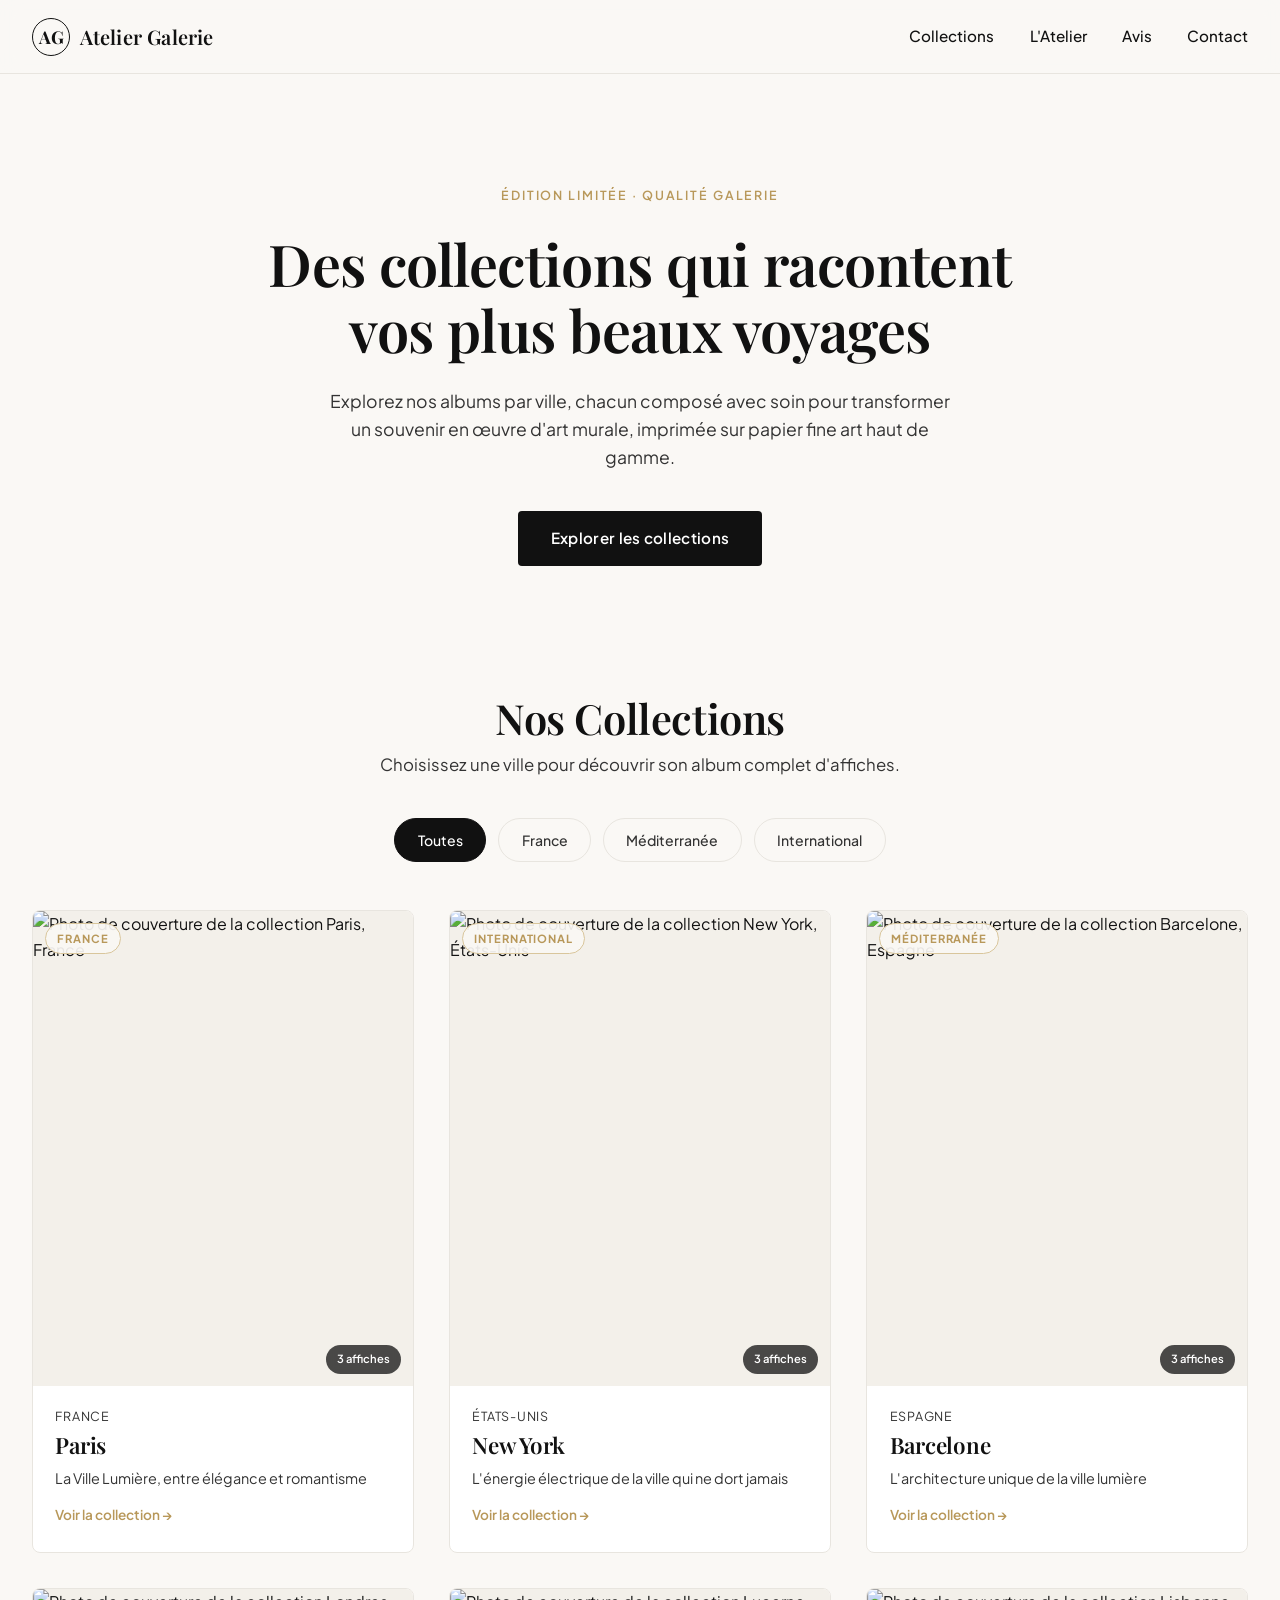
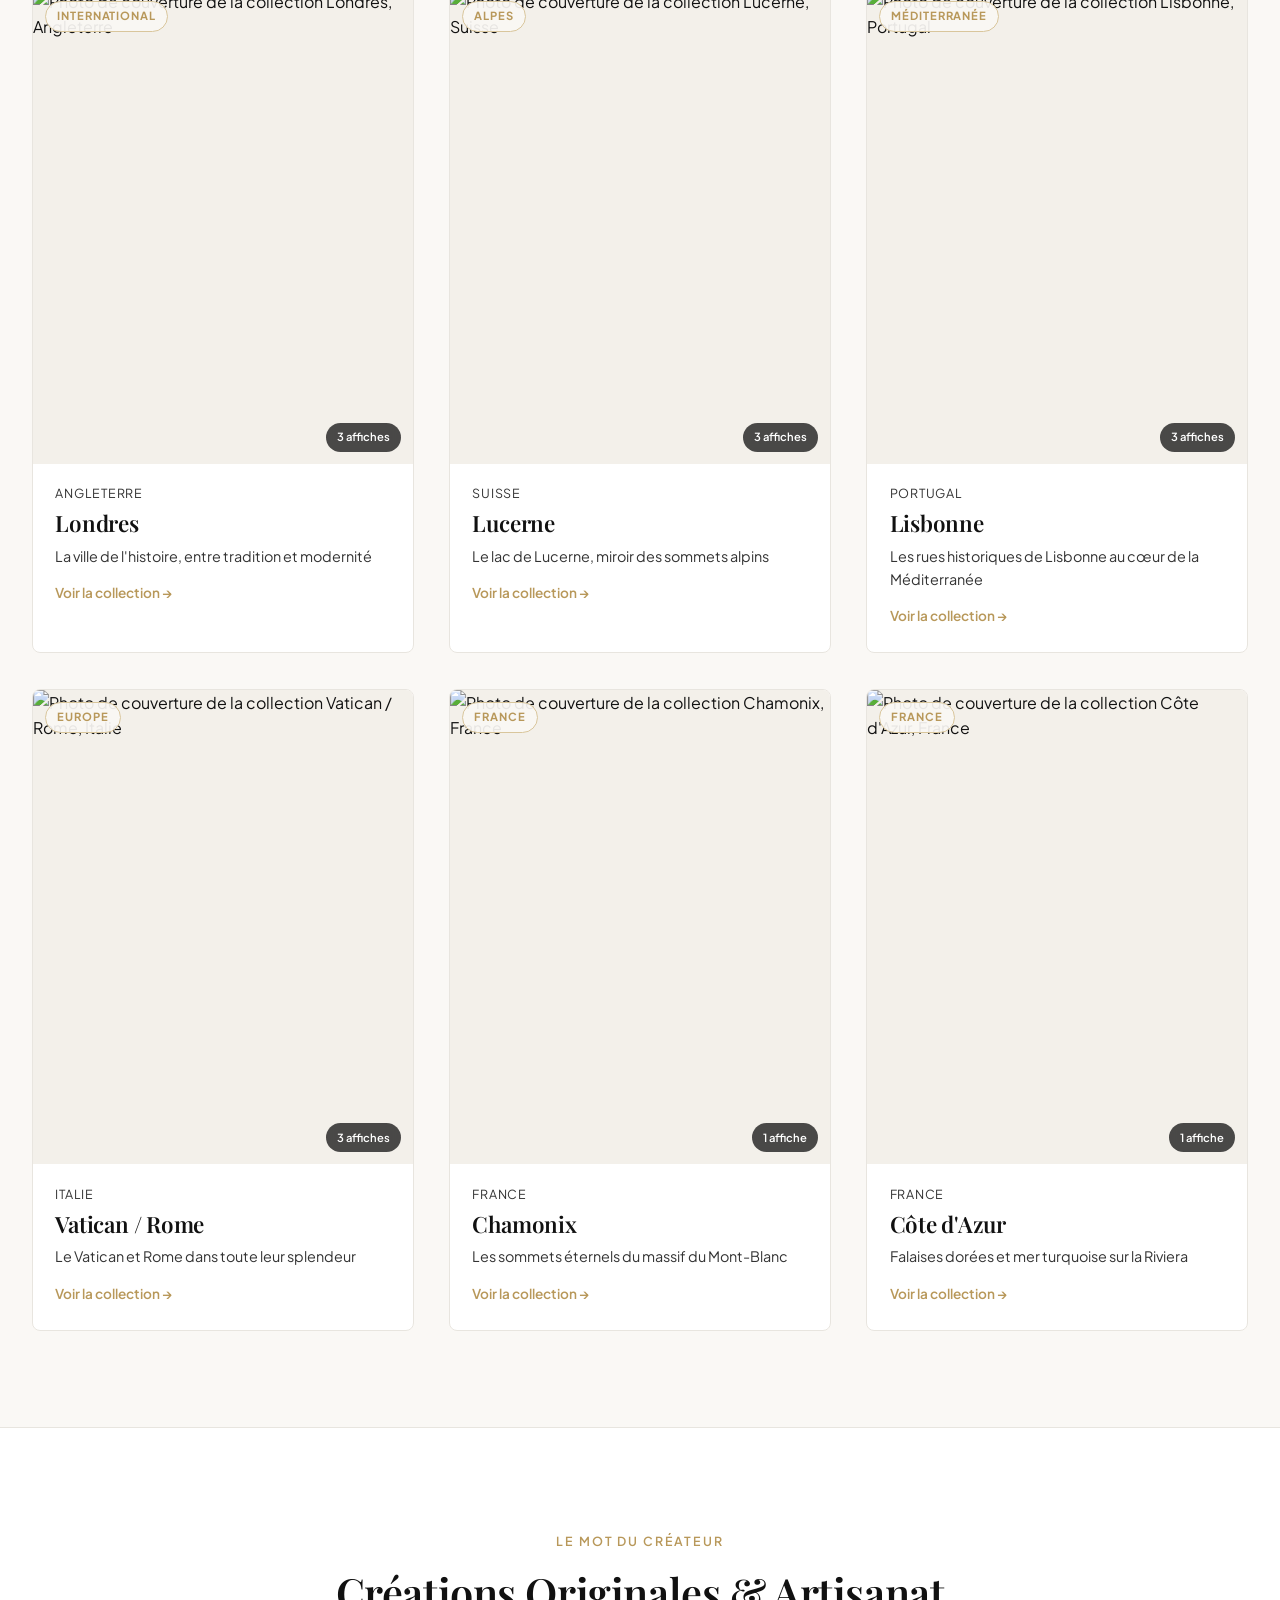
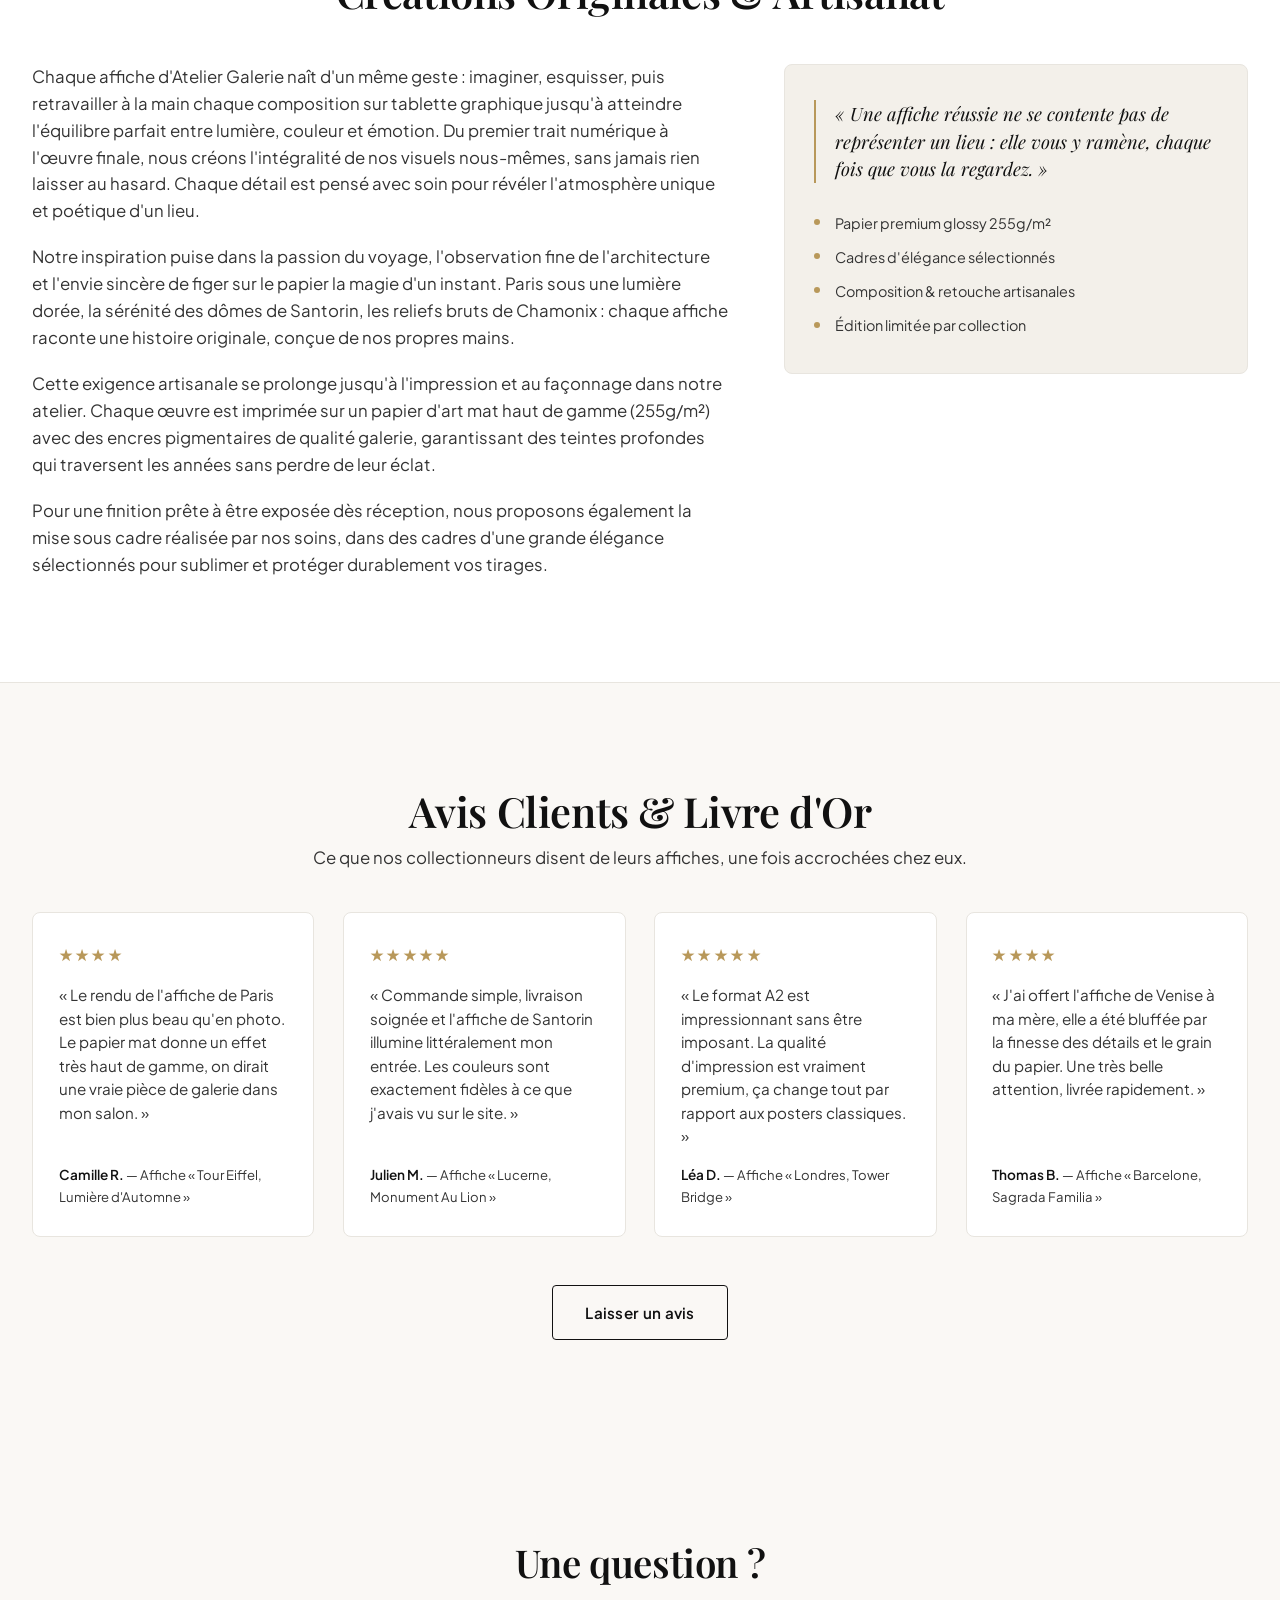
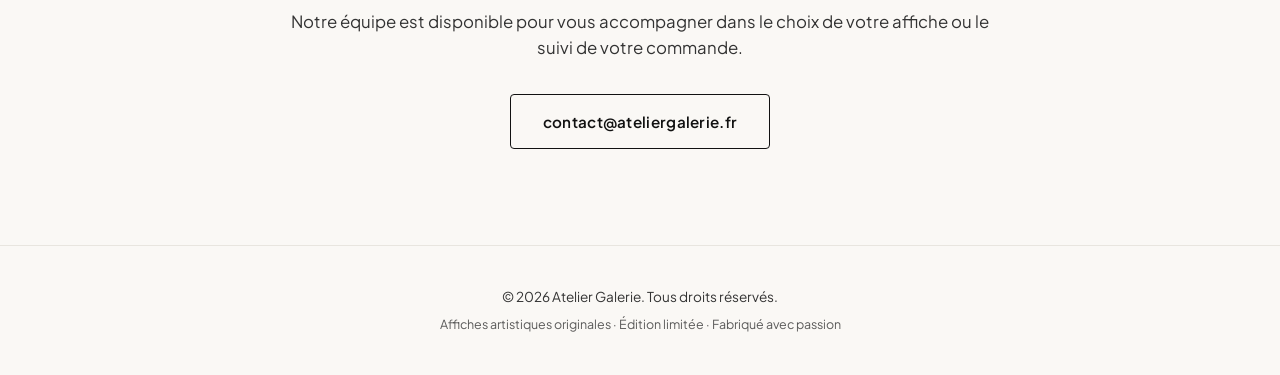
==== index-2.html @ 50780aee "Add files via upload" ====
<!DOCTYPE html>
<html lang="fr">
<head>
<meta charset="UTF-8">
<meta name="viewport" content="width=device-width, initial-scale=1.0">
<title>Atelier Galerie — Collections d'Affiches Artistiques par Ville</title>
<meta name="description" content="Découvrez Atelier Galerie, des collections exclusives d'affiches artistiques organisées par ville : Paris, New York, Santorin, Venise et bien d'autres destinations. Impressions haut de gamme.">
<meta name="keywords" content="affiche art, poster voyage, collection affiche ville, affiche paris, affiche santorin, décoration murale, galerie d'art">
<meta name="author" content="Atelier Galerie">
<link rel="canonical" href="https://ateliergalerie.netlify.app/">

<meta property="og:type" content="website">
<meta property="og:title" content="Atelier Galerie — Collections d'Affiches Artistiques par Ville">
<meta property="og:description" content="Des collections exclusives d'affiches artistiques organisées par ville. Édition limitée, qualité galerie.">
<meta property="og:image" content="images/paris/tour-eiffel.jpg">
<meta property="og:url" content="https://ateliergalerie.netlify.app/">
<meta property="og:site_name" content="Atelier Galerie">
<meta property="og:locale" content="fr_FR">

<meta name="twitter:card" content="summary_large_image">
<meta name="twitter:title" content="Atelier Galerie — Collections d'Affiches Artistiques par Ville">
<meta name="twitter:description" content="Des collections exclusives d'affiches artistiques organisées par ville.">
<meta name="twitter:image" content="images/paris/tour-eiffel.jpg">

<link rel="icon" type="image/svg+xml" href="data:image/svg+xml,<svg xmlns=%22http://www.w3.org/2000/svg%22 viewBox=%220 0 100 100%22><text y=%22.9em%22 font-size=%2290%22>🖼️</text></svg>">

<link rel="preconnect" href="https://fonts.googleapis.com">
<link rel="preconnect" href="https://fonts.gstatic.com" crossorigin>
<link href="https://fonts.googleapis.com/css2?family=Playfair+Display:ital,wght@0,400;0,500;0,600;0,700;1,400&family=Plus+Jakarta+Sans:wght@300;400;500;600;700&display=swap" rel="stylesheet">

<link rel="stylesheet" href="style.css">

<script type="application/ld+json">
{
  "@context": "https://schema.org",
  "@type": "Store",
  "name": "Atelier Galerie",
  "description": "Collections d'affiches artistiques organisées par ville, célébrant les plus belles destinations du monde.",
  "url": "https://ateliergalerie.netlify.app/",
  "image": "images/paris/tour-eiffel.jpg",
  "priceRange": "29€ - 69€",
  "areaServed": "FR"
}
</script>
</head>
<body>

<a class="skip-link" href="#main-content">Aller au contenu principal</a>

<header class="site-header" role="banner">
  <div class="header-inner">
    <a href="#" class="logo" aria-label="Atelier Galerie, retour à l'accueil">
      <span class="logo-mark">AG</span>
      <span class="logo-text">Atelier Galerie</span>
    </a>
    <nav class="main-nav" aria-label="Navigation principale">
      <a href="#galerie">Collections</a>
      <a href="#createur">L'Atelier</a>
      <a href="#avis">Avis</a>
      <a href="#contact">Contact</a>
    </nav>
  </div>
</header>

<main id="main-content">

  <section class="hero" aria-label="Présentation">
    <div class="hero-content">
      <p class="hero-kicker">Édition limitée &middot; Qualité Galerie</p>
      <h1>Des collections qui racontent<br>vos plus beaux voyages</h1>
      <p class="hero-subtitle">Explorez nos albums par ville, chacun composé avec soin pour transformer un souvenir en œuvre d'art murale, imprimée sur papier fine art haut de gamme.</p>
      <a href="#galerie" class="btn btn-primary">Explorer les collections</a>
    </div>
  </section>

  <section id="galerie" class="gallery-section" aria-label="Collections par ville">
    <div class="section-header">
      <h2>Nos Collections</h2>
      <p>Choisissez une ville pour découvrir son album complet d'affiches.</p>
    </div>

    <div class="filters" role="group" aria-label="Filtrer les collections par catégorie">
      <button class="filter-btn is-active" data-category="all" aria-pressed="true">Toutes</button>
      <button class="filter-btn" data-category="France" aria-pressed="false">France</button>
      <button class="filter-btn" data-category="Méditerranée" aria-pressed="false">Méditerranée</button>
      <button class="filter-btn" data-category="International" aria-pressed="false">International</button>
    </div>

    <div id="city-grid" class="city-grid" aria-live="polite" aria-label="Liste des collections par ville">
      <div class="loading-state" role="status">Chargement des collections…</div>
    </div>
  </section>

  <section id="createur" class="creator-section" aria-label="Le mot du créateur">
    <div class="creator-inner">
      <p class="creator-kicker">Le Mot du Créateur</p>
      <h2 class="creator-title">Créations Originales &amp; Artisanat</h2>

      <div class="creator-columns">
        <div class="creator-text">
          <p>Chaque affiche d'Atelier Galerie naît d'un même geste : imaginer, esquisser, puis retravailler à la main chaque composition sur tablette graphique jusqu'à atteindre l'équilibre parfait entre lumière, couleur et émotion. Du premier trait numérique à l'œuvre finale, nous créons l'intégralité de nos visuels nous-mêmes, sans jamais rien laisser au hasard. Chaque détail est pensé avec soin pour révéler l'atmosphère unique et poétique d'un lieu.</p>
          <p>Notre inspiration puise dans la passion du voyage, l'observation fine de l'architecture et l'envie sincère de figer sur le papier la magie d'un instant. Paris sous une lumière dorée, la sérénité des dômes de Santorin, les reliefs bruts de Chamonix : chaque affiche raconte une histoire originale, conçue de nos propres mains.</p>
          <p>Cette exigence artisanale se prolonge jusqu'à l'impression et au façonnage dans notre atelier. Chaque œuvre est imprimée sur un papier d'art mat haut de gamme (255g/m²) avec des encres pigmentaires de qualité galerie, garantissant des teintes profondes qui traversent les années sans perdre de leur éclat.</p>
          <p>Pour une finition prête à être exposée dès réception, nous proposons également la mise sous cadre réalisée par nos soins, dans des cadres d'une grande élégance sélectionnés pour sublimer et protéger durablement vos tirages.</p>
        </div>

        <aside class="creator-quote-box" aria-label="Citation du créateur">
          <blockquote class="creator-quote">
            <p>&laquo;&nbsp;Une affiche réussie ne se contente pas de représenter un lieu : elle vous y ramène, chaque fois que vous la regardez.&nbsp;&raquo;</p>
          </blockquote>
          <ul class="creator-facts" role="list">
            <li>Papier premium glossy 255g/m²</li>
            <li>Cadres d'élégance sélectionnés</li>
            <li>Composition &amp; retouche artisanales</li>
            <li>Édition limitée par collection</li>
          </ul>
        </aside>
      </div>
    </div>
  </section>

  <section id="avis" class="reviews-section" aria-label="Avis clients">
    <div class="section-header">
      <h2>Avis Clients &amp; Livre d'Or</h2>
      <p>Ce que nos collectionneurs disent de leurs affiches, une fois accrochées chez eux.</p>
    </div>

    <div id="reviews-grid" class="reviews-grid" role="list" aria-label="Témoignages clients">

      <article class="review-card" role="listitem">
        <div class="review-stars" aria-label="Note : 5 sur 5 étoiles">★★★★</div>
        <p class="review-comment">« Le rendu de l'affiche de Paris est bien plus beau qu'en photo. Le papier mat donne un effet très haut de gamme, on dirait une vraie pièce de galerie dans mon salon. »</p>
        <p class="review-author">Camille&nbsp;R. <span class="review-detail">— Affiche « Tour Eiffel, Lumière d'Automne »</span></p>
      </article>

      <article class="review-card" role="listitem">
        <div class="review-stars" aria-label="Note : 5 sur 5 étoiles">★★★★★</div>
        <p class="review-comment">« Commande simple, livraison soignée et l'affiche de Santorin illumine littéralement mon entrée. Les couleurs sont exactement fidèles à ce que j'avais vu sur le site. »</p>
        <p class="review-author">Julien&nbsp;M. <span class="review-detail">— Affiche « Lucerne, Monument Au Lion »</span></p>
      </article>

      <article class="review-card" role="listitem">
        <div class="review-stars" aria-label="Note : 5 sur 5 étoiles">★★★★★</div>
        <p class="review-comment">« Le format A2 est impressionnant sans être imposant. La qualité d'impression est vraiment premium, ça change tout par rapport aux posters classiques. »</p>
        <p class="review-author">Léa&nbsp;D. <span class="review-detail">— Affiche « Londres, Tower Bridge »</span></p>
      </article>

      <article class="review-card" role="listitem">
        <div class="review-stars" aria-label="Note : 5 sur 5 étoiles">★★★★</div>
        <p class="review-comment">« J'ai offert l'affiche de Venise à ma mère, elle a été bluffée par la finesse des détails et le grain du papier. Une très belle attention, livrée rapidement. »</p>
        <p class="review-author">Thomas&nbsp;B. <span class="review-detail">— Affiche « Barcelone, Sagrada Familia »</span></p>
      </article>

    </div>

    <div class="reviews-cta">
      <button type="button" id="open-review-btn" class="btn btn-secondary">Laisser un avis</button>
    </div>
  </section>

  <section id="contact" class="contact-section" aria-label="Contact">
    <div class="contact-inner">
      <h2>Une question ?</h2>
      <p>Notre équipe est disponible pour vous accompagner dans le choix de votre affiche ou le suivi de votre commande.</p>
      <a href="mailto:contact@ateliergalerie.fr" class="btn btn-secondary">contact@ateliergalerie.fr</a>
    </div>
  </section>

</main>

<footer class="site-footer" role="contentinfo">
  <p>&copy; 2026 Atelier Galerie. Tous droits réservés.</p>
  <p class="footer-sub">Affiches artistiques originales &middot; Édition limitée &middot; Fabriqué avec passion</p>
</footer>

<div id="album-modal" class="modal album-modal" role="dialog" aria-modal="true" aria-labelledby="album-title" aria-hidden="true">
  <div class="modal-overlay" data-close-album></div>
  <div class="modal-content album-modal-content" role="document">
    <button class="modal-close" type="button" aria-label="Fermer la collection" data-close-album>&times;</button>

    <div class="album-header">
      <p id="album-country" class="album-country"></p>
      <h2 id="album-title" class="album-title"></h2>
      <p id="album-subtitle" class="album-subtitle"></p>
    </div>

    <div id="album-poster-grid" class="album-poster-grid" role="list" aria-label="Affiches de la collection"></div>
  </div>
</div>

<div id="poster-modal" class="modal" role="dialog" aria-modal="true" aria-labelledby="modal-title" aria-hidden="true">
  <div class="modal-overlay" data-close-modal></div>
  <div class="modal-content" role="document">
    <button class="modal-back" type="button" data-back-to-album aria-label="Retour à la collection">&larr; Retour à la collection</button>
    <button class="modal-close" type="button" aria-label="Fermer la fiche produit" data-close-modal>&times;</button>

    <div class="modal-body">
      <div class="modal-image-wrap">
        <img id="modal-image" src="" alt="" class="modal-image">
        <span id="modal-category" class="modal-category-badge"></span>
      </div>

      <div class="modal-info">
        <p id="modal-location" class="modal-location"></p>
        <h2 id="modal-title" class="modal-title"></h2>
        <p id="modal-description" class="modal-description"></p>

        <form id="order-form" class="order-form" novalidate>
          <input type="hidden" id="field-poster-id" name="Affiche_ID">
          <input type="hidden" id="field-poster-title" name="Affiche_Choisie">
          <input type="hidden" id="_subject" name="_subject" value="Nouvelle commande — Atelier Galerie">

          <div class="form-row">
            <div class="form-group">
              <label for="field-firstname">Prénom <span aria-hidden="true">*</span></label>
              <input type="text" id="field-firstname" name="Prenom" required autocomplete="given-name">
            </div>
            <div class="form-group">
              <label for="field-lastname">Nom <span aria-hidden="true">*</span></label>
              <input type="text" id="field-lastname" name="Nom" required autocomplete="family-name">
            </div>
          </div>

          <div class="form-group">
            <label for="field-email">Email <span aria-hidden="true">*</span></label>
            <input type="email" id="field-email" name="Email" required autocomplete="email">
          </div>

          <div class="form-row">
            <div class="form-group">
              <label for="field-size">Format <span aria-hidden="true">*</span></label>
              <select id="field-size" name="Format" required></select>
            </div>
            <div class="form-group">
              <label for="field-quantity">Quantité <span aria-hidden="true">*</span></label>
              <input type="number" id="field-quantity" name="Quantite" min="1" max="20" value="1" required>
            </div>
          </div>

          <div class="form-group">
            <label for="field-address">Adresse de livraison complète <span aria-hidden="true">*</span></label>
            <textarea id="field-address" name="Adresse_Livraison" rows="3" required placeholder="Numéro, rue, code postal, ville, pays"></textarea>
          </div>

          <div class="form-group">
            <label for="field-comment">Commentaire (facultatif)</label>
            <textarea id="field-comment" name="Commentaire" rows="2" placeholder="Instructions particulières, cadeau, etc."></textarea>
          </div>

          <div class="form-total" aria-live="polite">
            <span>Total à payer</span>
            <strong id="form-total-amount">29&nbsp;€</strong>
          </div>

          <p id="form-error" class="form-error" role="alert" hidden></p>

          <button type="submit" id="submit-btn" class="btn btn-primary btn-full">
            <span id="submit-btn-text">Valider ma commande &amp; payer avec PayPal</span>
          </button>
          <p class="form-note">En validant, vous serez redirigé vers PayPal pour finaliser le paiement en toute sécurité.</p>
        </form>
      </div>
    </div>
  </div>
</div>

<div id="review-modal" class="modal review-modal" role="dialog" aria-modal="true" aria-labelledby="review-modal-title" aria-hidden="true">
  <div class="modal-overlay" data-close-review></div>
  <div class="modal-content review-modal-content" role="document">
    <button class="modal-close" type="button" aria-label="Fermer le formulaire d'avis" data-close-review>&times;</button>

    <div class="review-modal-body">
      <p class="review-modal-kicker">Livre d'Or</p>
      <h2 id="review-modal-title" class="review-modal-title">Partagez votre expérience</h2>
      <p class="review-modal-subtitle">Votre avis aide d'autres amoureux de voyage à choisir leur prochaine affiche.</p>

      <form id="review-form" class="order-form review-form" novalidate>
        <input type="hidden" id="review-subject" name="_subject" value="Nouvel avis client — Atelier Galerie">

        <div class="form-group">
          <label for="review-firstname">Prénom <span aria-hidden="true">*</span></label>
          <input type="text" id="review-firstname" name="Prenom" required autocomplete="given-name">
        </div>

        <div class="form-group">
          <label for="review-poster">Affiche achetée <span aria-hidden="true">*</span></label>
          <input type="text" id="review-poster" name="Affiche_Achetee" required placeholder="Ex : Santorin, Dômes Bleus">
        </div>

        <fieldset class="rating-fieldset">
          <legend>Votre note <span aria-hidden="true">*</span></legend>
          <div class="rating-stars" role="radiogroup" aria-label="Note sur 5 étoiles">
            <label class="rating-star">
              <input type="radio" name="Note" value="5" required>
              <span aria-hidden="true">★</span>
              <span class="sr-only">5 étoiles</span>
            </label>
            <label class="rating-star">
              <input type="radio" name="Note" value="4">
              <span aria-hidden="true">★</span>
              <span class="sr-only">4 étoiles</span>
            </label>
            <label class="rating-star">
              <input type="radio" name="Note" value="3">
              <span aria-hidden="true">★</span>
              <span class="sr-only">3 étoiles</span>
            </label>
            <label class="rating-star">
              <input type="radio" name="Note" value="2">
              <span aria-hidden="true">★</span>
              <span class="sr-only">2 étoiles</span>
            </label>
            <label class="rating-star">
              <input type="radio" name="Note" value="1">
              <span aria-hidden="true">★</span>
              <span class="sr-only">1 étoile</span>
            </label>
          </div>
        </fieldset>

        <div class="form-group">
          <label for="review-comment">Votre commentaire <span aria-hidden="true">*</span></label>
          <textarea id="review-comment" name="Commentaire" rows="4" required placeholder="Racontez-nous votre expérience : qualité du papier, rendu chez vous, livraison…"></textarea>
        </div>

        <p id="review-error" class="form-error" role="alert" hidden></p>
        <p id="review-success" class="form-success" role="status" hidden>Merci pour votre avis&nbsp;! Il a été envoyé avec succès.</p>

        <button type="submit" id="review-submit-btn" class="btn btn-primary btn-full">
          <span id="review-submit-btn-text">Envoyer mon avis</span>
        </button>
      </form>
    </div>
  </div>
</div>

<script src="script.js"></script>
</body>
</html>
---- style.css ----
/* ============================================
   ATELIER GALERIE — STYLE.CSS
   Architecture : Villes → Album → Commande
   + Créateur + Avis Clients / Livre d'Or
   ============================================ */

/* ---------- RESET MODERNE ---------- */
*, *::before, *::after {
  box-sizing: border-box;
  margin: 0;
  padding: 0;
}

html {
  scroll-behavior: smooth;
  -webkit-text-size-adjust: 100%;
}

body {
  min-height: 100vh;
  -webkit-font-smoothing: antialiased;
  text-rendering: optimizeLegibility;
}

img, picture {
  max-width: 100%;
  display: block;
}

button, input, select, textarea {
  font: inherit;
  color: inherit;
}

a {
  color: inherit;
  text-decoration: none;
}

ul, ol {
  list-style: none;
}

/* ---------- VARIABLES CSS ---------- */
:root {
  --color-bg: #FAF8F5;
  --color-bg-alt: #F3F0EA;
  --color-charcoal: #111111;
  --color-charcoal-soft: #333333;
  --color-border: #E8E5DF;
  --color-gold: #B8985A;
  --color-gold-soft: #D9C69C;
  --color-white: #FFFFFF;
  --color-error: #B23A3A;

  --font-heading: 'Playfair Display', Georgia, serif;
  --font-body: 'Plus Jakarta Sans', -apple-system, BlinkMacSystemFont, sans-serif;

  --max-width: 1280px;
  --radius-sm: 4px;
  --radius-md: 8px;
  --radius-lg: 16px;

  --transition-fast: 0.2s ease;
  --transition-medium: 0.4s cubic-bezier(0.16, 1, 0.3, 1);

  --shadow-sm: 0 2px 8px rgba(17, 17, 17, 0.06);
  --shadow-md: 0 8px 30px rgba(17, 17, 17, 0.10);
  --shadow-lg: 0 20px 60px rgba(17, 17, 17, 0.18);
}

body {
  background-color: var(--color-bg);
  color: var(--color-charcoal);
  font-family: var(--font-body);
  font-weight: 400;
  line-height: 1.6;
}

h1, h2, h3, h4 {
  font-family: var(--font-heading);
  font-weight: 600;
  line-height: 1.15;
  letter-spacing: -0.01em;
}

.skip-link {
  position: absolute;
  left: -999px;
  top: 0;
  background: var(--color-charcoal);
  color: var(--color-white);
  padding: 0.75rem 1.25rem;
  z-index: 200;
}
.skip-link:focus {
  left: 0.5rem;
  top: 0.5rem;
}

/* ---------- HEADER ---------- */
.site-header {
  position: sticky;
  top: 0;
  z-index: 100;
  background: rgba(250, 248, 245, 0.85);
  backdrop-filter: blur(10px);
  border-bottom: 1px solid var(--color-border);
}

.header-inner {
  max-width: var(--max-width);
  margin: 0 auto;
  padding: 1.1rem 2rem;
  display: flex;
  align-items: center;
  justify-content: space-between;
}

.logo {
  display: flex;
  align-items: center;
  gap: 0.6rem;
}

.logo-mark {
  font-family: var(--font-heading);
  font-size: 1.1rem;
  font-weight: 700;
  width: 38px;
  height: 38px;
  border: 1px solid var(--color-charcoal);
  border-radius: 50%;
  display: flex;
  align-items: center;
  justify-content: center;
}

.logo-text {
  font-family: var(--font-heading);
  font-size: 1.25rem;
  font-weight: 600;
  letter-spacing: 0.01em;
}

.main-nav {
  display: flex;
  gap: 2.2rem;
}

.main-nav a {
  font-size: 0.95rem;
  font-weight: 500;
  position: relative;
  transition: color var(--transition-fast);
}

.main-nav a::after {
  content: '';
  position: absolute;
  left: 0;
  bottom: -6px;
  width: 0;
  height: 1px;
  background: var(--color-gold);
  transition: width var(--transition-fast);
}

.main-nav a:hover::after {
  width: 100%;
}

/* ---------- BUTTONS ---------- */
.btn {
  display: inline-flex;
  align-items: center;
  justify-content: center;
  gap: 0.5rem;
  padding: 0.9rem 2rem;
  border-radius: var(--radius-sm);
  font-size: 0.95rem;
  font-weight: 600;
  letter-spacing: 0.02em;
  cursor: pointer;
  border: 1px solid transparent;
  transition: transform var(--transition-fast), box-shadow var(--transition-fast), background-color var(--transition-fast), color var(--transition-fast);
}

.btn-primary {
  background-color: var(--color-charcoal);
  color: var(--color-white);
}

.btn-primary:hover {
  background-color: #000;
  box-shadow: var(--shadow-md);
  transform: translateY(-1px);
}

.btn-primary:disabled {
  opacity: 0.6;
  cursor: not-allowed;
  transform: none;
}

.btn-secondary {
  background-color: transparent;
  border-color: var(--color-charcoal);
  color: var(--color-charcoal);
}

.btn-secondary:hover {
  background-color: var(--color-charcoal);
  color: var(--color-white);
}

.btn-full {
  width: 100%;
}

/* ---------- HERO ---------- */
.hero {
  padding: 7rem 2rem 6rem;
  text-align: center;
  max-width: 900px;
  margin: 0 auto;
}

.hero-kicker {
  text-transform: uppercase;
  letter-spacing: 0.15em;
  font-size: 0.78rem;
  font-weight: 600;
  color: var(--color-gold);
  margin-bottom: 1.5rem;
}

.hero h1 {
  font-size: clamp(2.2rem, 5vw, 3.6rem);
  margin-bottom: 1.5rem;
}

.hero-subtitle {
  font-size: 1.1rem;
  color: var(--color-charcoal-soft);
  max-width: 620px;
  margin: 0 auto 2.5rem;
}

/* ---------- GALLERY (Villes) ---------- */
.gallery-section {
  max-width: var(--max-width);
  margin: 0 auto;
  padding: 2rem 2rem 6rem;
}

.section-header {
  text-align: center;
  margin-bottom: 2.5rem;
}

.section-header h2 {
  font-size: clamp(1.8rem, 3.5vw, 2.6rem);
  margin-bottom: 0.6rem;
}

.section-header p {
  color: var(--color-charcoal-soft);
  font-size: 1.05rem;
}

.filters {
  display: flex;
  justify-content: center;
  gap: 0.75rem;
  flex-wrap: wrap;
  margin-bottom: 3rem;
}

.filter-btn {
  background: transparent;
  border: 1px solid var(--color-border);
  padding: 0.6rem 1.4rem;
  border-radius: 999px;
  font-size: 0.88rem;
  font-weight: 500;
  cursor: pointer;
  transition: all var(--transition-fast);
  color: var(--color-charcoal-soft);
}

.filter-btn:hover {
  border-color: var(--color-gold);
  color: var(--color-charcoal);
}

.filter-btn.is-active {
  background: var(--color-charcoal);
  border-color: var(--color-charcoal);
  color: var(--color-white);
}

.city-grid {
  display: grid;
  grid-template-columns: repeat(auto-fill, minmax(300px, 1fr));
  gap: 2.2rem;
}

.loading-state, .empty-state {
  grid-column: 1 / -1;
  text-align: center;
  padding: 4rem 1rem;
  color: var(--color-charcoal-soft);
  font-size: 1rem;
}

.city-card {
  background: var(--color-white);
  border: 1px solid var(--color-border);
  border-radius: var(--radius-md);
  overflow: hidden;
  cursor: pointer;
  transition: transform var(--transition-medium), box-shadow var(--transition-medium);
  animation: fadeInUp 0.5s ease both;
}

.city-card:hover {
  transform: translateY(-6px);
  box-shadow: var(--shadow-md);
}

.city-card:focus-visible {
  outline: 2px solid var(--color-gold);
  outline-offset: 3px;
}

.city-card-image-wrap {
  position: relative;
  aspect-ratio: 4 / 5;
  overflow: hidden;
  background: var(--color-bg-alt);
}

.city-card-image {
  width: 100%;
  height: 100%;
  object-fit: cover;
  transition: transform var(--transition-medium);
}

.city-card:hover .city-card-image {
  transform: scale(1.06);
}

.city-card-category {
  position: absolute;
  top: 12px;
  left: 12px;
  background: rgba(250, 248, 245, 0.92);
  color: var(--color-gold);
  font-size: 0.7rem;
  font-weight: 700;
  text-transform: uppercase;
  letter-spacing: 0.08em;
  padding: 0.35rem 0.7rem;
  border-radius: 999px;
  border: 1px solid var(--color-gold-soft);
}

.city-card-count {
  position: absolute;
  bottom: 12px;
  right: 12px;
  background: rgba(17, 17, 17, 0.75);
  color: var(--color-white);
  font-size: 0.7rem;
  font-weight: 600;
  padding: 0.35rem 0.7rem;
  border-radius: 999px;
  backdrop-filter: blur(4px);
}

.city-card-body {
  padding: 1.3rem 1.4rem 1.6rem;
}

.city-card-country {
  font-size: 0.78rem;
  text-transform: uppercase;
  letter-spacing: 0.06em;
  color: var(--color-charcoal-soft);
  margin-bottom: 0.4rem;
}

.city-card-title {
  font-size: 1.4rem;
  margin-bottom: 0.5rem;
}

.city-card-subtitle {
  font-size: 0.9rem;
  color: var(--color-charcoal-soft);
  margin-bottom: 0.9rem;
}

.city-card-footer {
  display: flex;
  align-items: baseline;
  justify-content: space-between;
}

.city-card-cta {
  font-size: 0.85rem;
  font-weight: 600;
  color: var(--color-gold);
}

@keyframes fadeInUp {
  from { opacity: 0; transform: translateY(16px); }
  to { opacity: 1; transform: translateY(0); }
}

/* ---------- ABOUT / CONTACT ---------- */
.contact-section {
  padding: 6rem 2rem;
  text-align: center;
}

.contact-inner {
  max-width: 720px;
  margin: 0 auto;
  text-align: center;
}

.contact-inner h2 {
  font-size: clamp(1.8rem, 3.5vw, 2.4rem);
  margin-bottom: 1.5rem;
}

.contact-inner p {
  color: var(--color-charcoal-soft);
  margin-bottom: 2rem;
  font-size: 1.05rem;
}

/* ---------- FOOTER ---------- */
.site-footer {
  text-align: center;
  padding: 2.5rem 2rem;
  border-top: 1px solid var(--color-border);
  color: var(--color-charcoal-soft);
  font-size: 0.85rem;
}

.footer-sub {
  margin-top: 0.4rem;
  font-size: 0.78rem;
  opacity: 0.8;
}

/* ---------- MODAL (base commune) ---------- */
.modal {
  position: fixed;
  inset: 0;
  z-index: 1000;
  display: flex;
  align-items: center;
  justify-content: center;
  padding: 1.5rem;
  visibility: hidden;
  opacity: 0;
  transition: opacity var(--transition-medium), visibility var(--transition-medium);
}

.modal.is-open {
  visibility: visible;
  opacity: 1;
}

.modal-overlay {
  position: absolute;
  inset: 0;
  background: rgba(17, 17, 17, 0.55);
  backdrop-filter: blur(4px);
}

.modal-content {
  position: relative;
  background: var(--color-bg);
  max-width: 920px;
  width: 100%;
  max-height: 90vh;
  overflow-y: auto;
  border-radius: var(--radius-lg);
  box-shadow: var(--shadow-lg);
  transform: translateY(24px) scale(0.98);
  opacity: 0;
  transition: transform var(--transition-medium), opacity var(--transition-medium);
}

.modal.is-open .modal-content {
  transform: translateY(0) scale(1);
  opacity: 1;
}

.modal-close {
  position: absolute;
  top: 1rem;
  right: 1rem;
  z-index: 10;
  width: 38px;
  height: 38px;
  border-radius: 50%;
  background: var(--color-white);
  border: 1px solid var(--color-border);
  font-size: 1.4rem;
  line-height: 1;
  cursor: pointer;
  display: flex;
  align-items: center;
  justify-content: center;
  transition: background var(--transition-fast), transform var(--transition-fast);
}

.modal-close:hover {
  background: var(--color-charcoal);
  color: var(--color-white);
  transform: rotate(90deg);
}

.modal-back {
  position: absolute;
  top: 1.1rem;
  left: 1.1rem;
  z-index: 10;
  background: var(--color-white);
  border: 1px solid var(--color-border);
  border-radius: 999px;
  padding: 0.55rem 1.1rem;
  font-size: 0.82rem;
  font-weight: 600;
  cursor: pointer;
  display: none;
  align-items: center;
  gap: 0.4rem;
  transition: background var(--transition-fast), border-color var(--transition-fast);
}

.modal-back.is-visible {
  display: inline-flex;
}

.modal-back:hover {
  background: var(--color-bg-alt);
  border-color: var(--color-gold);
}

/* ---------- ALBUM MODAL (Collection d'une ville) ---------- */
.album-modal-content {
  max-width: 1080px;
  padding: 2.6rem 2.4rem;
}

.album-header {
  text-align: center;
  margin-bottom: 2.4rem;
  padding-top: 0.4rem;
}

.album-country {
  font-size: 0.78rem;
  text-transform: uppercase;
  letter-spacing: 0.1em;
  color: var(--color-gold);
  font-weight: 700;
  margin-bottom: 0.6rem;
}

.album-title {
  font-size: clamp(1.8rem, 3.5vw, 2.4rem);
  margin-bottom: 0.6rem;
}

.album-subtitle {
  color: var(--color-charcoal-soft);
  font-size: 1rem;
  max-width: 560px;
  margin: 0 auto;
}

.album-poster-grid {
  display: grid;
  grid-template-columns: repeat(auto-fill, minmax(230px, 1fr));
  gap: 1.8rem;
}

.album-poster-card {
  background: var(--color-white);
  border: 1px solid var(--color-border);
  border-radius: var(--radius-md);
  overflow: hidden;
  cursor: pointer;
  transition: transform var(--transition-medium), box-shadow var(--transition-medium);
}

.album-poster-card:hover {
  transform: translateY(-5px);
  box-shadow: var(--shadow-md);
}

.album-poster-card:focus-visible {
  outline: 2px solid var(--color-gold);
  outline-offset: 3px;
}

.album-poster-image-wrap {
  aspect-ratio: 4 / 5;
  overflow: hidden;
  background: var(--color-bg-alt);
}

.album-poster-image {
  width: 100%;
  height: 100%;
  object-fit: cover;
  transition: transform var(--transition-medium);
}

.album-poster-card:hover .album-poster-image {
  transform: scale(1.06);
}

.album-poster-body {
  padding: 1rem 1.1rem 1.3rem;
}

.album-poster-title {
  font-size: 1.05rem;
  margin-bottom: 0.5rem;
}

.album-poster-footer {
  display: flex;
  align-items: baseline;
  justify-content: space-between;
}

.album-poster-price {
  font-weight: 600;
  font-size: 0.9rem;
}

.album-poster-price small {
  font-weight: 400;
  color: var(--color-charcoal-soft);
  font-size: 0.75rem;
}

.album-poster-cta {
  font-size: 0.8rem;
  font-weight: 600;
  color: var(--color-gold);
}

/* ---------- PRODUCT MODAL (Commande) ---------- */
.modal-body {
  display: grid;
  grid-template-columns: 1fr 1fr;
}

.modal-image-wrap {
  position: relative;
  background: var(--color-bg-alt);
  min-height: 320px;
}

.modal-image {
  width: 100%;
  height: 100%;
  object-fit: cover;
  border-radius: var(--radius-lg) 0 0 var(--radius-lg);
}

.modal-category-badge {
  position: absolute;
  top: 1.2rem;
  left: 1.2rem;
  background: rgba(250, 248, 245, 0.95);
  color: var(--color-gold);
  font-size: 0.72rem;
  font-weight: 700;
  text-transform: uppercase;
  letter-spacing: 0.08em;
  padding: 0.4rem 0.8rem;
  border-radius: 999px;
  border: 1px solid var(--color-gold-soft);
}

.modal-info {
  padding: 2.4rem 2.2rem;
}

.modal-location {
  font-size: 0.78rem;
  text-transform: uppercase;
  letter-spacing: 0.08em;
  color: var(--color-charcoal-soft);
  margin-bottom: 0.5rem;
}

.modal-title {
  font-size: 1.7rem;
  margin-bottom: 0.9rem;
}

.modal-description {
  color: var(--color-charcoal-soft);
  font-size: 0.95rem;
  margin-bottom: 1.8rem;
}

/* ---------- FORM ---------- */
.order-form {
  display: flex;
  flex-direction: column;
  gap: 1rem;
}

.form-row {
  display: grid;
  grid-template-columns: 1fr 1fr;
  gap: 1rem;
}

.form-group {
  display: flex;
  flex-direction: column;
  gap: 0.4rem;
}

.form-group label {
  font-size: 0.82rem;
  font-weight: 600;
  color: var(--color-charcoal);
}

.form-group input,
.form-group select,
.form-group textarea {
  border: 1px solid var(--color-border);
  border-radius: var(--radius-sm);
  padding: 0.7rem 0.9rem;
  font-size: 0.92rem;
  background: var(--color-white);
  transition: border-color var(--transition-fast), box-shadow var(--transition-fast);
  resize: vertical;
  font-family: var(--font-body);
}

.form-group input:focus,
.form-group select:focus,
.form-group textarea:focus {
  outline: none;
  border-color: var(--color-gold);
  box-shadow: 0 0 0 3px rgba(184, 152, 90, 0.15);
}

.form-total {
  display: flex;
  align-items: center;
  justify-content: space-between;
  padding: 1rem 1.2rem;
  background: var(--color-bg-alt);
  border-radius: var(--radius-sm);
  margin-top: 0.4rem;
}

.form-total span {
  font-size: 0.85rem;
  color: var(--color-charcoal-soft);
  font-weight: 500;
}

.form-total strong {
  font-family: var(--font-heading);
  font-size: 1.3rem;
  color: var(--color-charcoal);
}

.form-error {
  color: var(--color-error);
  font-size: 0.85rem;
  background: rgba(178, 58, 58, 0.08);
  padding: 0.7rem 1rem;
  border-radius: var(--radius-sm);
}

.form-note {
  text-align: center;
  font-size: 0.78rem;
  color: var(--color-charcoal-soft);
  margin-top: -0.2rem;
}

/* ---------- RESPONSIVE (existant) ---------- */
@media (max-width: 860px) {
  .modal-body {
    grid-template-columns: 1fr;
  }
  .modal-image-wrap {
    min-height: 240px;
  }
  .modal-image {
    border-radius: var(--radius-lg) var(--radius-lg) 0 0;
  }
  .modal-content {
    max-height: 94vh;
  }
  .album-modal-content {
    padding: 5.2rem 1.6rem 2rem;
  }
}

@media (max-width: 700px) {
  .main-nav {
    display: none;
  }
  .hero {
    padding: 4.5rem 1.4rem 4rem;
  }
  .gallery-section {
    padding: 1.5rem 1.2rem 4rem;
  }
  .city-grid {
    grid-template-columns: repeat(auto-fill, minmax(240px, 1fr));
    gap: 1.4rem;
  }
  .album-poster-grid {
    grid-template-columns: repeat(auto-fill, minmax(200px, 1fr));
    gap: 1.2rem;
  }
  .modal-info {
    padding: 1.6rem 1.3rem;
  }
  .form-row {
    grid-template-columns: 1fr;
  }
  .contact-section {
    padding: 4rem 1.4rem;
  }
  .modal-back {
    font-size: 0.75rem;
    padding: 0.5rem 0.9rem;
  }
}

@media (max-width: 420px) {
  .city-grid {
    grid-template-columns: 1fr 1fr;
  }
  .album-poster-grid {
    grid-template-columns: 1fr 1fr;
  }
  .header-inner {
    padding: 0.9rem 1.2rem;
  }
  .logo-text {
    font-size: 1.05rem;
  }
  .album-modal-content {
    padding: 4.6rem 1rem 1.6rem;
  }
}

@media (prefers-reduced-motion: reduce) {
  *, *::before, *::after {
    animation-duration: 0.01ms !important;
    transition-duration: 0.01ms !important;
  }
}

/* ============================================
   SECTION "LE MOT DU CRÉATEUR"
   ============================================ */
.creator-section {
  background: var(--color-white);
  padding: 6.5rem 2rem;
  border-top: 1px solid var(--color-border);
  border-bottom: 1px solid var(--color-border);
}

.creator-inner {
  max-width: var(--max-width);
  margin: 0 auto;
  text-align: center;
}

.creator-kicker {
  text-transform: uppercase;
  letter-spacing: 0.15em;
  font-size: 0.78rem;
  font-weight: 600;
  color: var(--color-gold);
  margin-bottom: 1rem;
}

.creator-title {
  font-size: clamp(1.9rem, 3.6vw, 2.6rem);
  margin-bottom: 3rem;
}

.creator-columns {
  display: grid;
  grid-template-columns: 1.5fr 1fr;
  gap: 3.5rem;
  text-align: left;
  align-items: start;
}

.creator-text p {
  color: var(--color-charcoal-soft);
  font-size: 1.05rem;
  margin-bottom: 1.2rem;
}

.creator-text p:last-child {
  margin-bottom: 0;
}

.creator-quote-box {
  background: var(--color-bg-alt);
  border: 1px solid var(--color-border);
  border-radius: var(--radius-md);
  padding: 2.2rem 1.8rem;
}

.creator-quote {
  border-left: 2px solid var(--color-gold);
  padding-left: 1.2rem;
  margin-bottom: 1.8rem;
}

.creator-quote p {
  font-family: var(--font-heading);
  font-style: italic;
  font-size: 1.15rem;
  line-height: 1.5;
  color: var(--color-charcoal);
}

.creator-facts {
  display: flex;
  flex-direction: column;
  gap: 0.7rem;
}

.creator-facts li {
  font-size: 0.9rem;
  color: var(--color-charcoal-soft);
  padding-left: 1.3rem;
  position: relative;
}

.creator-facts li::before {
  content: '';
  position: absolute;
  left: 0;
  top: 0.5em;
  width: 6px;
  height: 6px;
  border-radius: 50%;
  background: var(--color-gold);
}

/* ============================================
   SECTION "AVIS CLIENTS & LIVRE D'OR"
   ============================================ */
.reviews-section {
  max-width: var(--max-width);
  margin: 0 auto;
  padding: 6.5rem 2rem;
}

.reviews-grid {
  display: grid;
  grid-template-columns: repeat(auto-fit, minmax(260px, 1fr));
  gap: 1.8rem;
  margin-bottom: 3rem;
}

.review-card {
  background: var(--color-white);
  border: 1px solid var(--color-border);
  border-radius: var(--radius-md);
  padding: 1.8rem 1.6rem;
  display: flex;
  flex-direction: column;
  gap: 1rem;
  transition: transform var(--transition-medium), box-shadow var(--transition-medium);
}

.review-card:hover {
  transform: translateY(-4px);
  box-shadow: var(--shadow-sm);
}

.review-stars {
  color: var(--color-gold);
  font-size: 1rem;
  letter-spacing: 0.15em;
}

.review-comment {
  color: var(--color-charcoal-soft);
  font-size: 0.95rem;
  line-height: 1.55;
  flex-grow: 1;
}

.review-author {
  font-size: 0.85rem;
  font-weight: 600;
  color: var(--color-charcoal);
}

.review-detail {
  font-weight: 400;
  color: var(--color-charcoal-soft);
  font-size: 0.82rem;
}

.reviews-cta {
  text-align: center;
}

/* ============================================
   MODAL "LAISSER UN AVIS"
   ============================================ */
.review-modal-content {
  max-width: 620px;
  padding: 0;
}

.review-modal-body {
  padding: 2.6rem 2.2rem;
}

.review-modal-kicker {
  text-transform: uppercase;
  letter-spacing: 0.12em;
  font-size: 0.75rem;
  font-weight: 700;
  color: var(--color-gold);
  margin-bottom: 0.6rem;
}

.review-modal-title {
  font-size: 1.6rem;
  margin-bottom: 0.6rem;
}

.review-modal-subtitle {
  color: var(--color-charcoal-soft);
  font-size: 0.95rem;
  margin-bottom: 1.8rem;
}

.review-form {
  gap: 1.1rem;
}

.rating-fieldset {
  border: none;
  padding: 0;
  margin: 0;
}

.rating-fieldset legend {
  font-size: 0.82rem;
  font-weight: 600;
  color: var(--color-charcoal);
  margin-bottom: 0.6rem;
  padding: 0;
}

.rating-stars {
  display: flex;
  flex-direction: row-reverse;
  gap: 0.3rem;
  justify-content: flex-start;
}

.rating-star {
  cursor: pointer;
  position: relative;
}

.rating-star input {
  position: absolute;
  opacity: 0;
  width: 1px;
  height: 1px;
  pointer-events: none;
}

.rating-star span[aria-hidden="true"] {
  font-size: 1.9rem;
  color: var(--color-border);
  transition: color var(--transition-fast);
  display: inline-block;
  line-height: 1;
}

.rating-star:hover span[aria-hidden="true"],
.rating-star:hover ~ .rating-star span[aria-hidden="true"] {
  color: var(--color-gold-soft);
}

.rating-star input:checked ~ span[aria-hidden="true"] {
  color: var(--color-gold);
}

.rating-stars:hover .rating-star span[aria-hidden="true"] {
  color: var(--color-gold-soft);
}

.rating-stars .rating-star:hover span[aria-hidden="true"] {
  color: var(--color-gold);
}

.rating-star input:focus-visible ~ span[aria-hidden="true"] {
  outline: 2px solid var(--color-gold);
  outline-offset: 2px;
  border-radius: 4px;
}

.sr-only {
  position: absolute;
  width: 1px;
  height: 1px;
  overflow: hidden;
  clip: rect(0 0 0 0);
  white-space: nowrap;
}

.form-success {
  color: #1E6B3E;
  font-size: 0.85rem;
  background: rgba(30, 107, 62, 0.08);
  padding: 0.7rem 1rem;
  border-radius: var(--radius-sm);
}

/* ============================================
   RESPONSIVE — NOUVELLES SECTIONS
   ============================================ */
@media (max-width: 860px) {
  .creator-columns {
    grid-template-columns: 1fr;
    gap: 2.2rem;
  }
}

@media (max-width: 700px) {
  .creator-section {
    padding: 4.5rem 1.4rem;
  }
  .reviews-section {
    padding: 4.5rem 1.4rem;
  }
  .reviews-grid {
    grid-template-columns: 1fr;
  }
  .review-modal-body {
    padding: 1.8rem 1.4rem;
  }
  .rating-star span[aria-hidden="true"] {
    font-size: 1.7rem;
  }
}
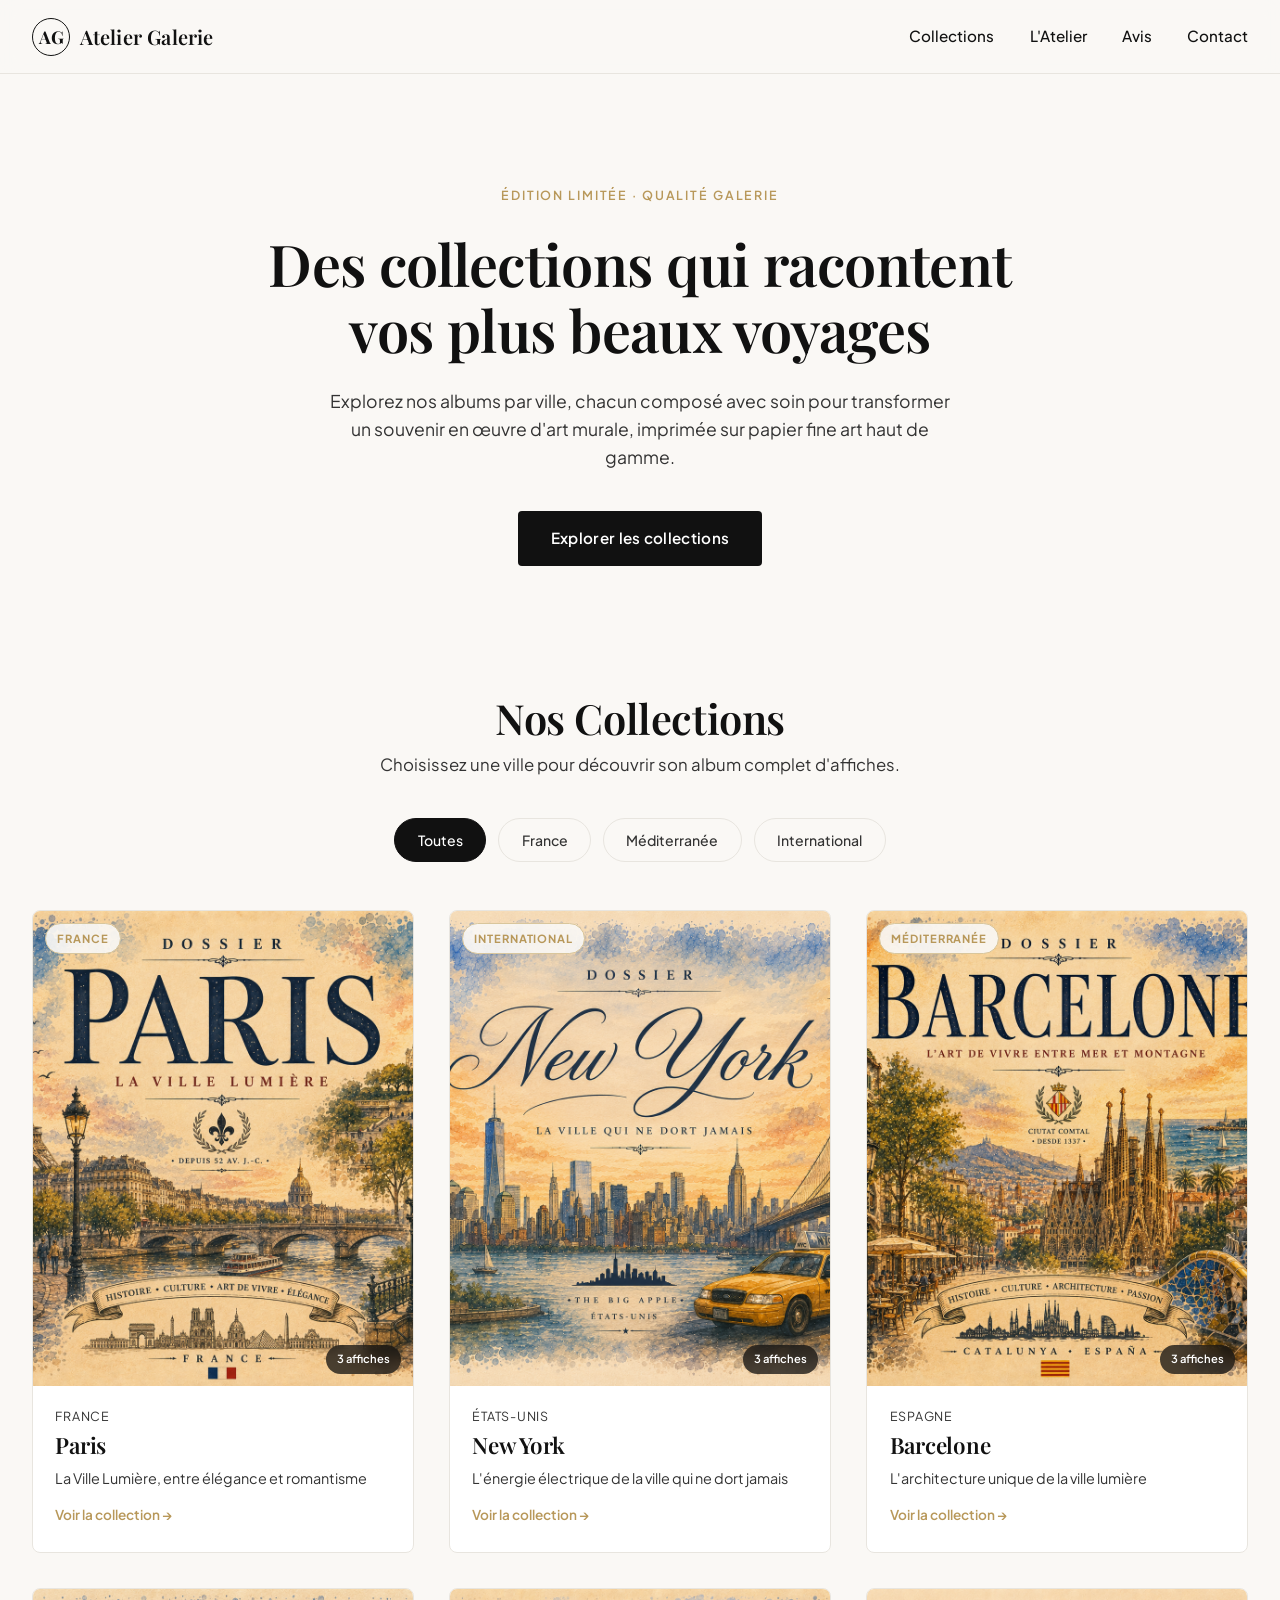
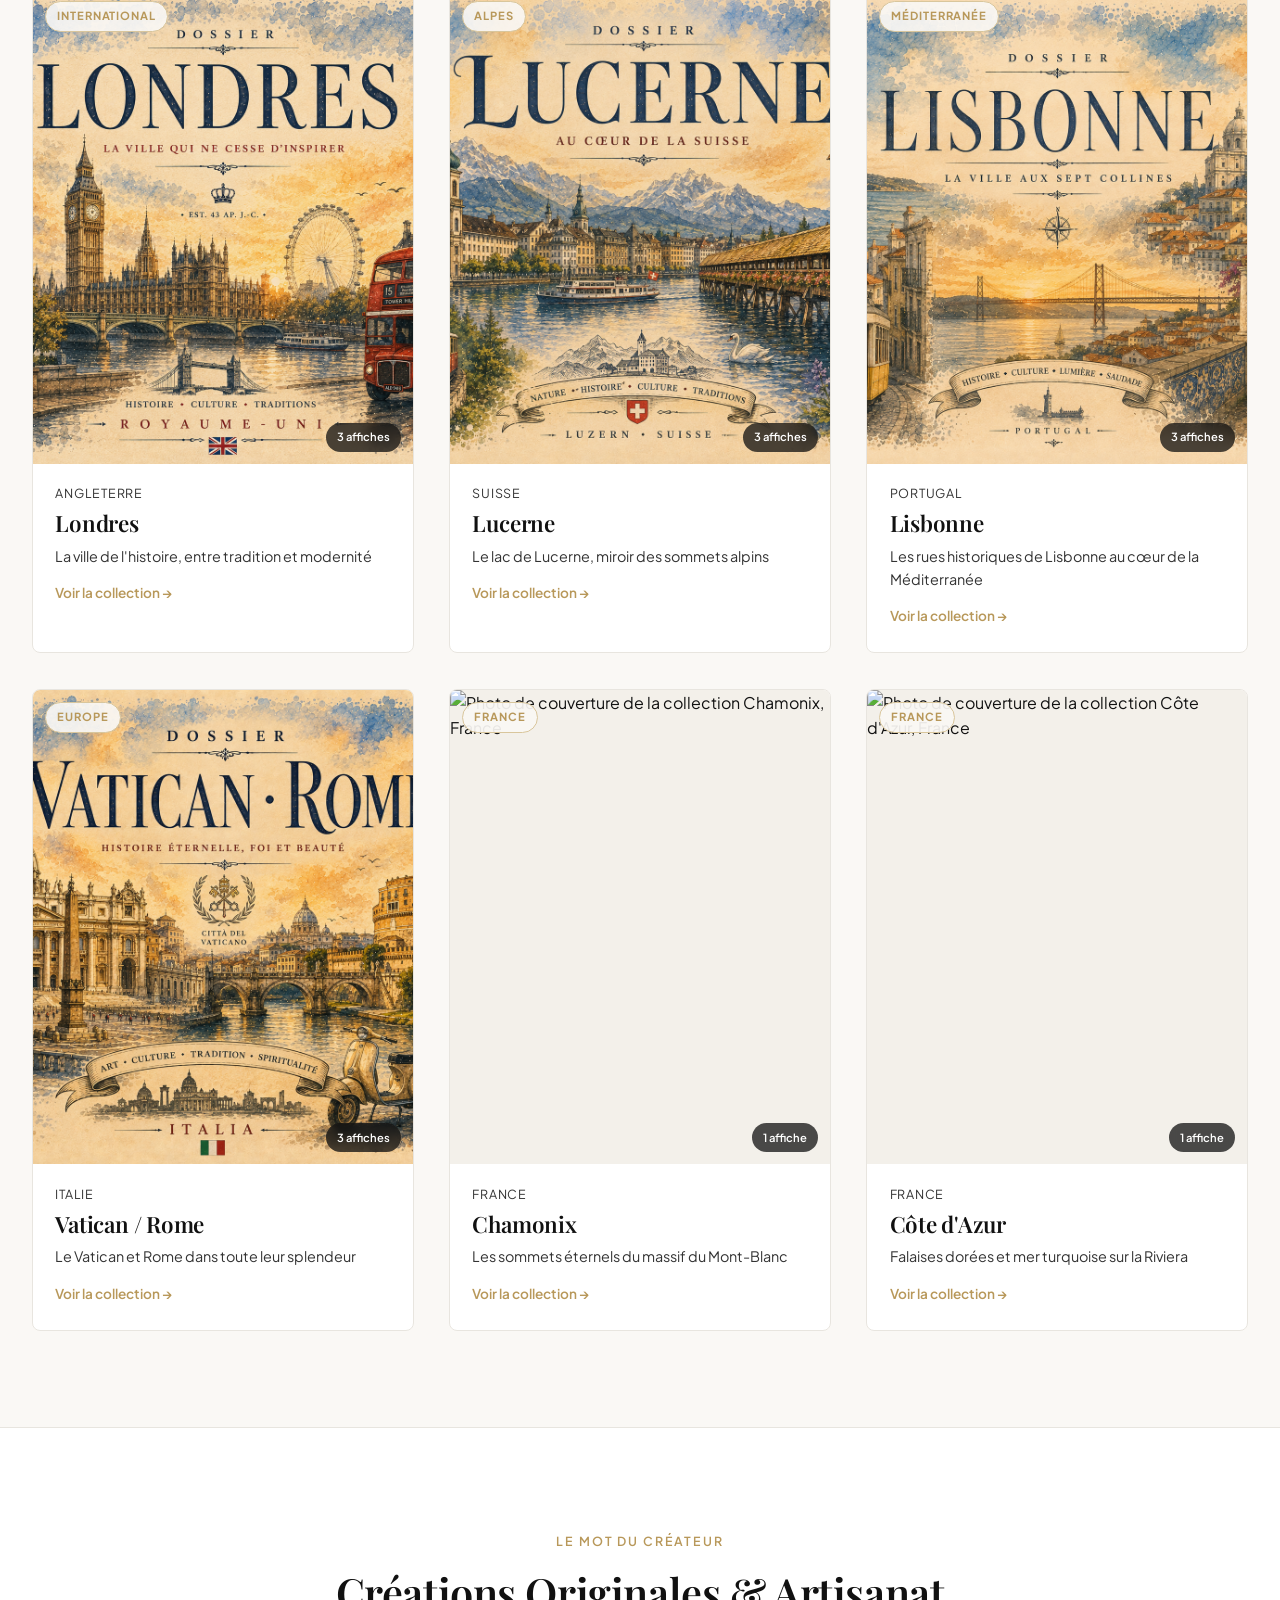
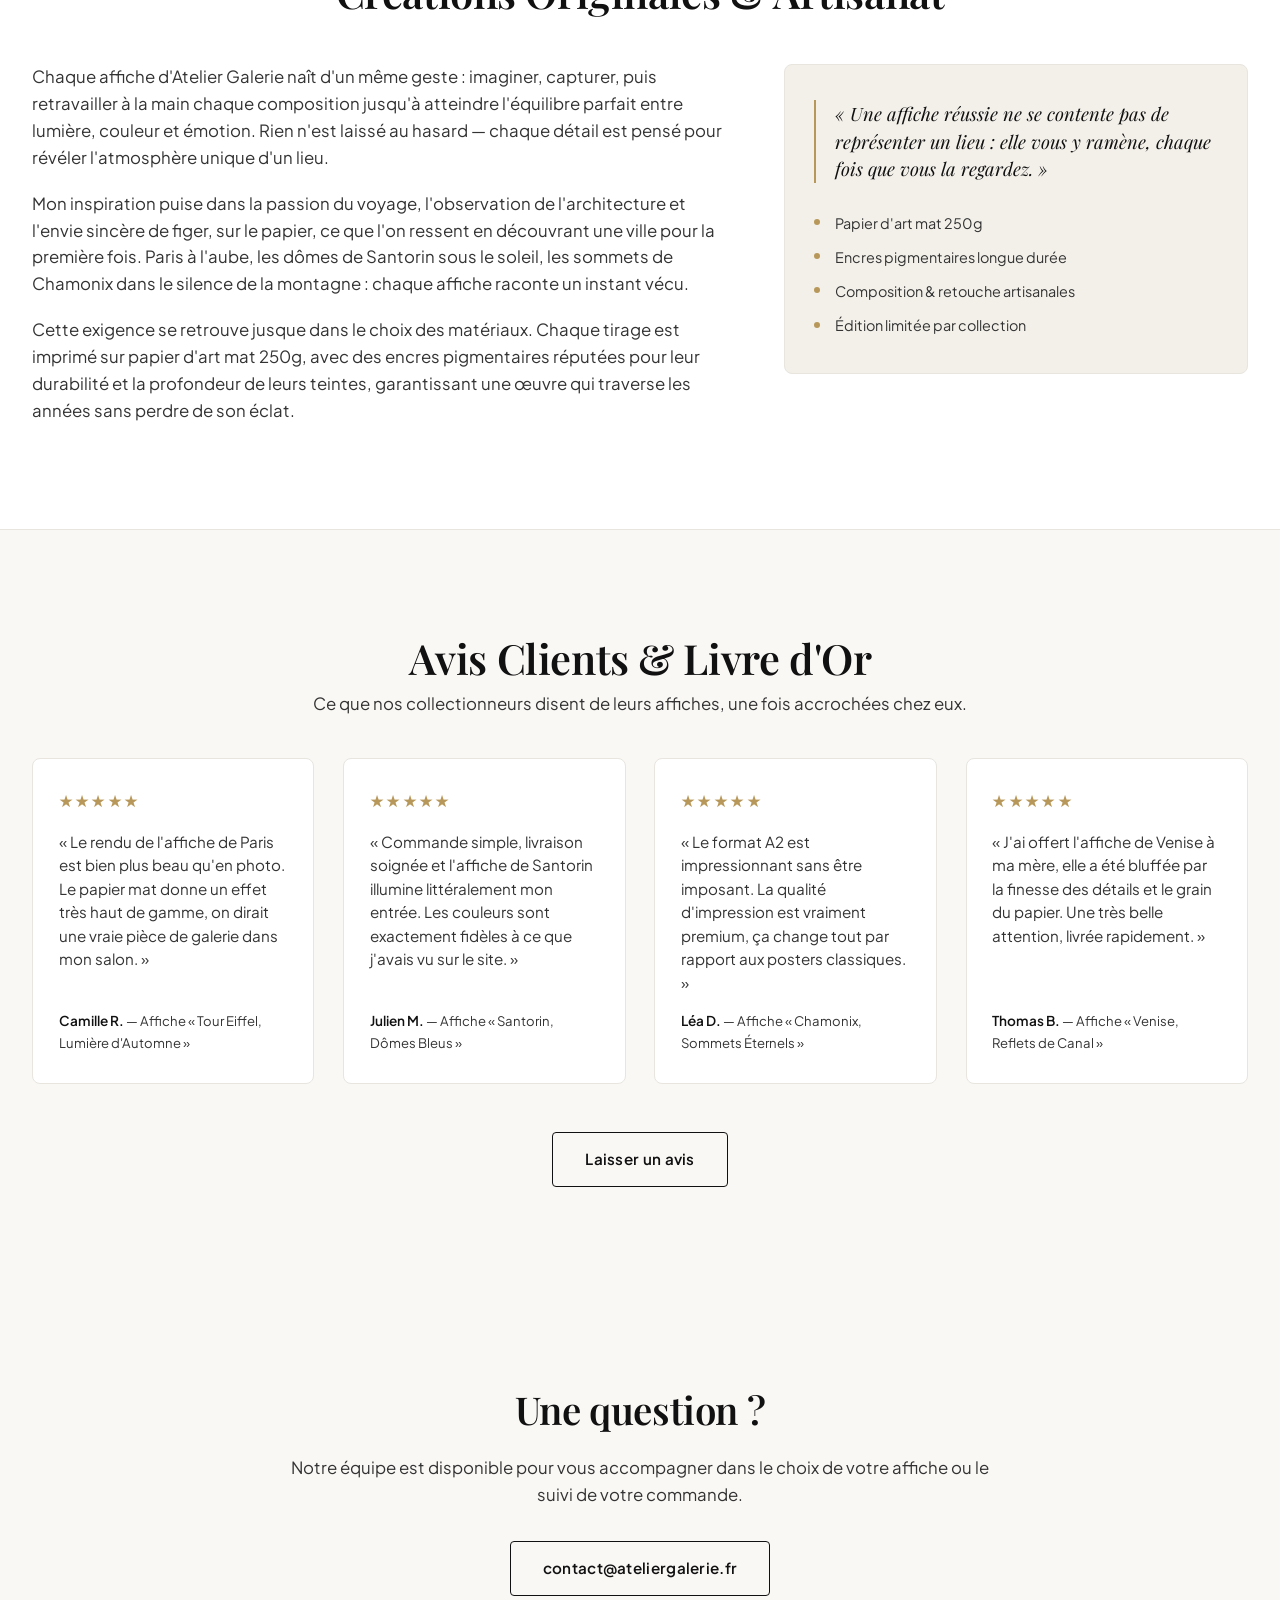
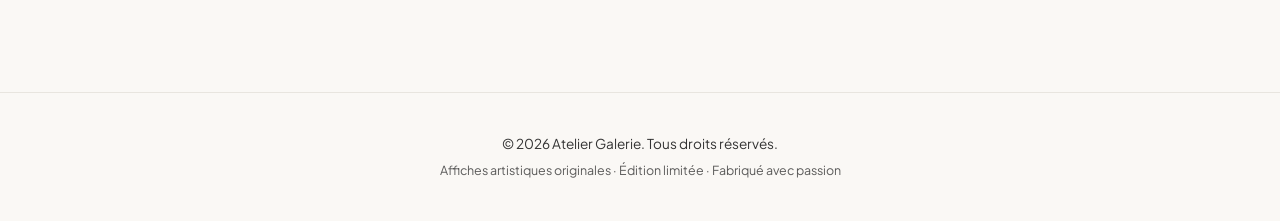
==== commit af46d220: "Add files via upload" ====
--- a/index-2.html
+++ b/index-2.html
@@ -98,10 +98,9 @@
 
       <div class="creator-columns">
         <div class="creator-text">
-          <p>Chaque affiche d'Atelier Galerie naît d'un même geste : imaginer, esquisser, puis retravailler à la main chaque composition sur tablette graphique jusqu'à atteindre l'équilibre parfait entre lumière, couleur et émotion. Du premier trait numérique à l'œuvre finale, nous créons l'intégralité de nos visuels nous-mêmes, sans jamais rien laisser au hasard. Chaque détail est pensé avec soin pour révéler l'atmosphère unique et poétique d'un lieu.</p>
-          <p>Notre inspiration puise dans la passion du voyage, l'observation fine de l'architecture et l'envie sincère de figer sur le papier la magie d'un instant. Paris sous une lumière dorée, la sérénité des dômes de Santorin, les reliefs bruts de Chamonix : chaque affiche raconte une histoire originale, conçue de nos propres mains.</p>
-          <p>Cette exigence artisanale se prolonge jusqu'à l'impression et au façonnage dans notre atelier. Chaque œuvre est imprimée sur un papier d'art mat haut de gamme (255g/m²) avec des encres pigmentaires de qualité galerie, garantissant des teintes profondes qui traversent les années sans perdre de leur éclat.</p>
-          <p>Pour une finition prête à être exposée dès réception, nous proposons également la mise sous cadre réalisée par nos soins, dans des cadres d'une grande élégance sélectionnés pour sublimer et protéger durablement vos tirages.</p>
+          <p>Chaque affiche d'Atelier Galerie naît d'un même geste : imaginer, capturer, puis retravailler à la main chaque composition jusqu'à atteindre l'équilibre parfait entre lumière, couleur et émotion. Rien n'est laissé au hasard — chaque détail est pensé pour révéler l'atmosphère unique d'un lieu.</p>
+          <p>Mon inspiration puise dans la passion du voyage, l'observation de l'architecture et l'envie sincère de figer, sur le papier, ce que l'on ressent en découvrant une ville pour la première fois. Paris à l'aube, les dômes de Santorin sous le soleil, les sommets de Chamonix dans le silence de la montagne : chaque affiche raconte un instant vécu.</p>
+          <p>Cette exigence se retrouve jusque dans le choix des matériaux. Chaque tirage est imprimé sur papier d'art mat 250g, avec des encres pigmentaires réputées pour leur durabilité et la profondeur de leurs teintes, garantissant une œuvre qui traverse les années sans perdre de son éclat.</p>
         </div>
 
         <aside class="creator-quote-box" aria-label="Citation du créateur">
@@ -109,8 +108,8 @@
             <p>&laquo;&nbsp;Une affiche réussie ne se contente pas de représenter un lieu : elle vous y ramène, chaque fois que vous la regardez.&nbsp;&raquo;</p>
           </blockquote>
           <ul class="creator-facts" role="list">
-            <li>Papier premium glossy 255g/m²</li>
-            <li>Cadres d'élégance sélectionnés</li>
+            <li>Papier d'art mat 250g</li>
+            <li>Encres pigmentaires longue durée</li>
             <li>Composition &amp; retouche artisanales</li>
             <li>Édition limitée par collection</li>
           </ul>
@@ -128,7 +127,7 @@
     <div id="reviews-grid" class="reviews-grid" role="list" aria-label="Témoignages clients">
 
       <article class="review-card" role="listitem">
-        <div class="review-stars" aria-label="Note : 5 sur 5 étoiles">★★★★</div>
+        <div class="review-stars" aria-label="Note : 5 sur 5 étoiles">★★★★★</div>
         <p class="review-comment">« Le rendu de l'affiche de Paris est bien plus beau qu'en photo. Le papier mat donne un effet très haut de gamme, on dirait une vraie pièce de galerie dans mon salon. »</p>
         <p class="review-author">Camille&nbsp;R. <span class="review-detail">— Affiche « Tour Eiffel, Lumière d'Automne »</span></p>
       </article>
@@ -136,19 +135,19 @@
       <article class="review-card" role="listitem">
         <div class="review-stars" aria-label="Note : 5 sur 5 étoiles">★★★★★</div>
         <p class="review-comment">« Commande simple, livraison soignée et l'affiche de Santorin illumine littéralement mon entrée. Les couleurs sont exactement fidèles à ce que j'avais vu sur le site. »</p>
-        <p class="review-author">Julien&nbsp;M. <span class="review-detail">— Affiche « Lucerne, Monument Au Lion »</span></p>
+        <p class="review-author">Julien&nbsp;M. <span class="review-detail">— Affiche « Santorin, Dômes Bleus »</span></p>
       </article>
 
       <article class="review-card" role="listitem">
         <div class="review-stars" aria-label="Note : 5 sur 5 étoiles">★★★★★</div>
         <p class="review-comment">« Le format A2 est impressionnant sans être imposant. La qualité d'impression est vraiment premium, ça change tout par rapport aux posters classiques. »</p>
-        <p class="review-author">Léa&nbsp;D. <span class="review-detail">— Affiche « Londres, Tower Bridge »</span></p>
+        <p class="review-author">Léa&nbsp;D. <span class="review-detail">— Affiche « Chamonix, Sommets Éternels »</span></p>
       </article>
 
       <article class="review-card" role="listitem">
-        <div class="review-stars" aria-label="Note : 5 sur 5 étoiles">★★★★</div>
+        <div class="review-stars" aria-label="Note : 5 sur 5 étoiles">★★★★★</div>
         <p class="review-comment">« J'ai offert l'affiche de Venise à ma mère, elle a été bluffée par la finesse des détails et le grain du papier. Une très belle attention, livrée rapidement. »</p>
-        <p class="review-author">Thomas&nbsp;B. <span class="review-detail">— Affiche « Barcelone, Sagrada Familia »</span></p>
+        <p class="review-author">Thomas&nbsp;B. <span class="review-detail">— Affiche « Venise, Reflets de Canal »</span></p>
       </article>
 
     </div>
@@ -221,9 +220,15 @@
             </div>
           </div>
 
-          <div class="form-group">
-            <label for="field-email">Email <span aria-hidden="true">*</span></label>
-            <input type="email" id="field-email" name="Email" required autocomplete="email">
+          <div class="form-row">
+            <div class="form-group">
+              <label for="field-email">Email <span aria-hidden="true">*</span></label>
+              <input type="email" id="field-email" name="Email" required autocomplete="email">
+            </div>
+            <div class="form-group">
+              <label for="field-phone">Téléphone <span aria-hidden="true">*</span></label>
+              <input type="tel" id="field-phone" name="Telephone" required autocomplete="tel" placeholder="06 12 34 56 78" pattern="^[0-9+\s().-]{6,20}$" inputmode="tel">
+            </div>
           </div>
 
           <div class="form-row">
@@ -238,8 +243,19 @@
           </div>
 
           <div class="form-group">
-            <label for="field-address">Adresse de livraison complète <span aria-hidden="true">*</span></label>
-            <textarea id="field-address" name="Adresse_Livraison" rows="3" required placeholder="Numéro, rue, code postal, ville, pays"></textarea>
+            <label for="field-street">Numéro et rue <span aria-hidden="true">*</span></label>
+            <input type="text" id="field-street" name="Adresse_Rue" required autocomplete="address-line1" placeholder="Ex : 12 rue des Lilas">
+          </div>
+
+          <div class="form-row">
+            <div class="form-group">
+              <label for="field-zip">Code postal <span aria-hidden="true">*</span></label>
+              <input type="text" id="field-zip" name="Adresse_CodePostal" required autocomplete="postal-code" placeholder="78610" pattern="^[0-9]{4,10}$" inputmode="numeric">
+            </div>
+            <div class="form-group">
+              <label for="field-city">Ville <span aria-hidden="true">*</span></label>
+              <input type="text" id="field-city" name="Adresse_Ville" required autocomplete="address-level2" placeholder="Saint-Léger-en-Yvelines">
+            </div>
           </div>
 
           <div class="form-group">
@@ -251,6 +267,8 @@
             <span>Total à payer</span>
             <strong id="form-total-amount">29&nbsp;€</strong>
           </div>
+
+          <p class="shipping-note">🚚 <strong>Livraison offerte</strong> en France métropolitaine via <strong>Mondial Relay</strong>.</p>
 
           <p id="form-error" class="form-error" role="alert" hidden></p>
 
--- a/style.css
+++ b/style.css
@@ -2,6 +2,7 @@
    ATELIER GALERIE — STYLE.CSS
    Architecture : Villes → Album → Commande
    + Créateur + Avis Clients / Livre d'Or
+   + Formulaire adresse détaillée + Mondial Relay
    ============================================ */
 
 /* ---------- RESET MODERNE ---------- */
@@ -802,6 +803,22 @@
   margin-top: -0.2rem;
 }
 
+/* ---------- MENTION LIVRAISON MONDIAL RELAY ---------- */
+.shipping-note {
+  text-align: center;
+  font-size: 0.88rem;
+  color: var(--color-charcoal);
+  background: var(--color-bg-alt);
+  border: 1px solid var(--color-gold-soft);
+  border-radius: var(--radius-sm);
+  padding: 0.75rem 1rem;
+  line-height: 1.5;
+}
+
+.shipping-note strong {
+  color: var(--color-charcoal);
+}
+
 /* ---------- RESPONSIVE (existant) ---------- */
 @media (max-width: 860px) {
   .modal-body {
@@ -1177,4 +1194,7 @@
   .rating-star span[aria-hidden="true"] {
     font-size: 1.7rem;
   }
-}
+  .shipping-note {
+    font-size: 0.82rem;
+  }
+}
